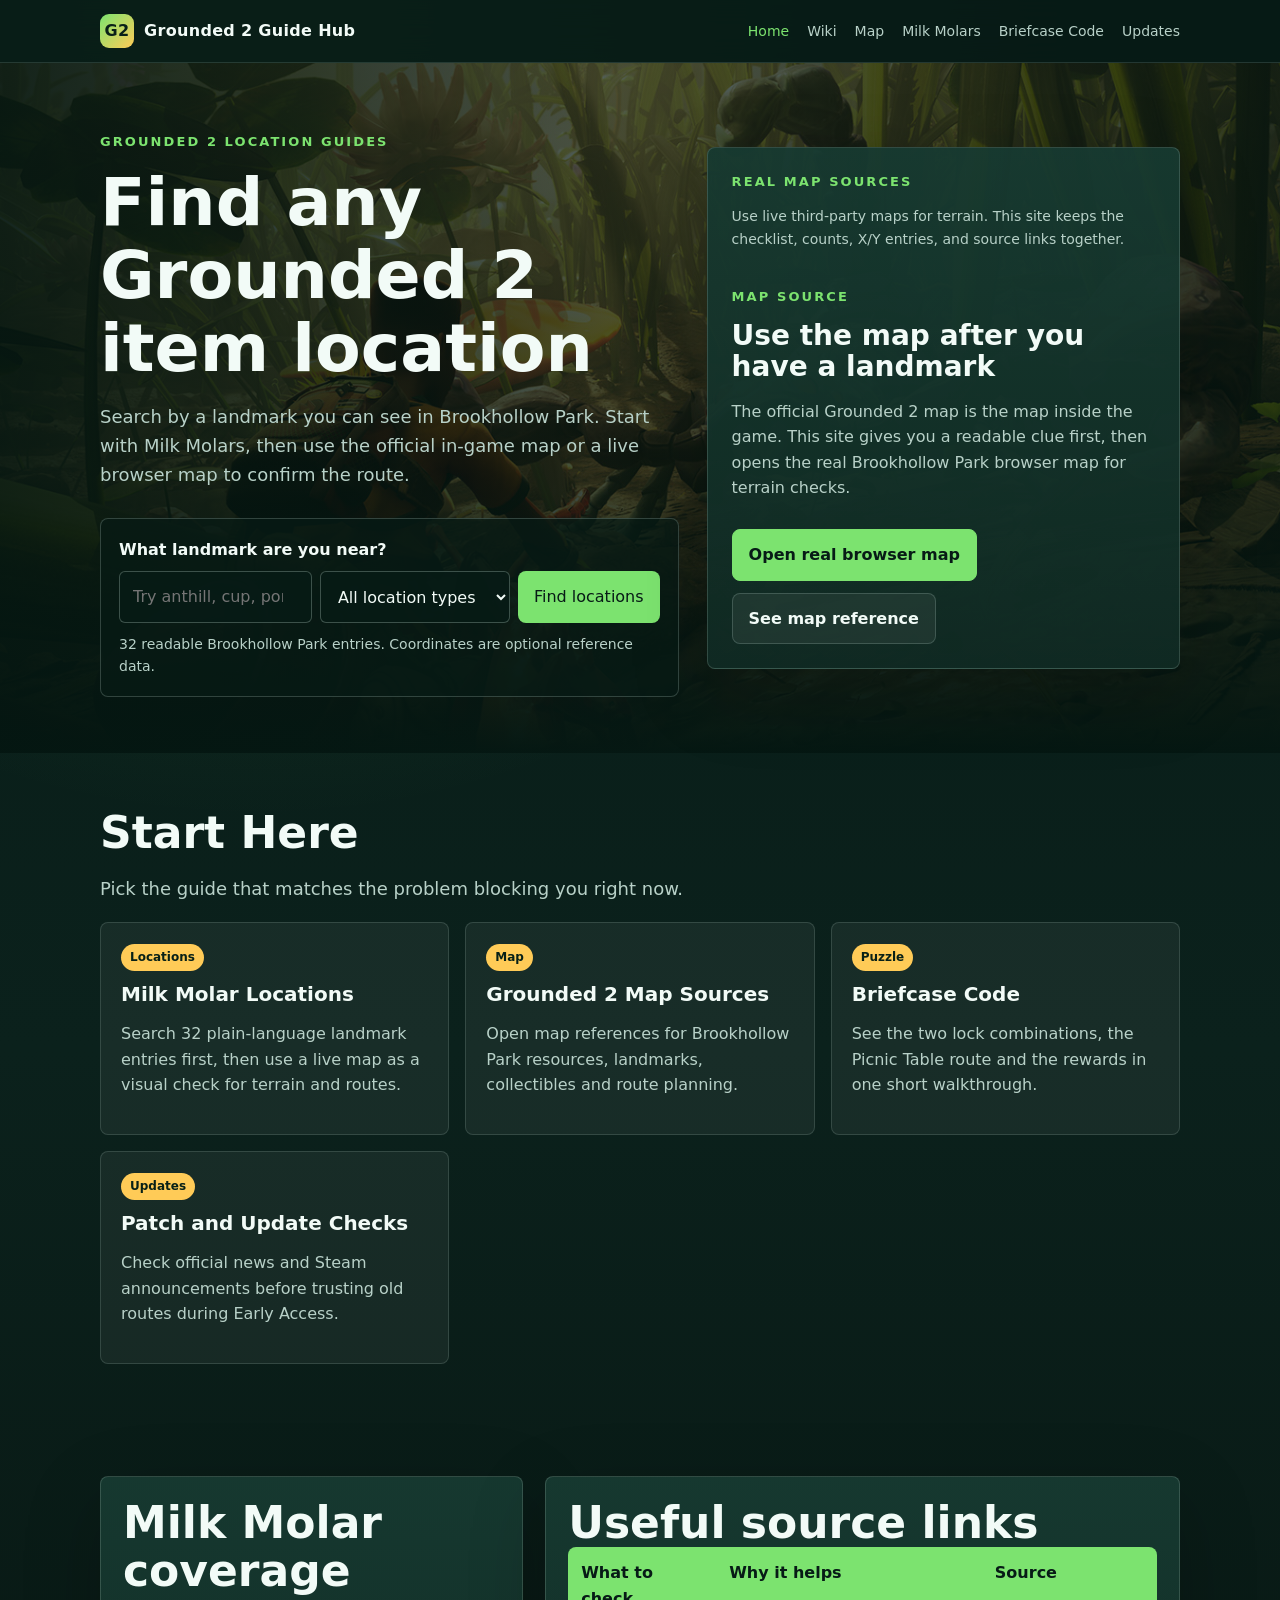
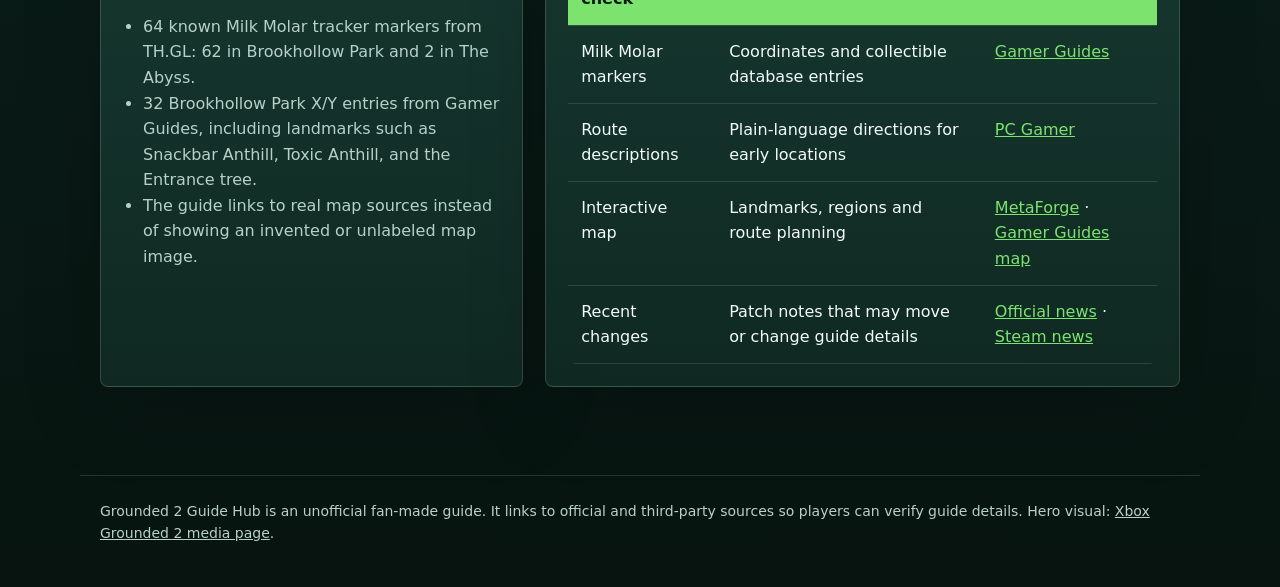
==== index.html @ 2e61e1b4 "Publish Grounded 2 guide hub" ====
<!doctype html>
<html lang="en">
  <head>
    <meta charset="utf-8" />
    <meta name="viewport" content="width=device-width, initial-scale=1" />
    <title>Grounded 2 Key Item Locations and Puzzle Guides</title>
    <meta
      name="description"
      content="Unofficial Grounded 2 key item locations and puzzle guides for Milk Molars, map resources, briefcase puzzles, and update checks."
    />
    <meta
      name="keywords"
      content="grounded 2 milk molar locations, grounded 2 map, grounded 2 briefcase code, grounded 2 updates, grounded 2 wiki"
    />
    <link rel="icon" href="/assets/favicon.svg" type="image/svg+xml" />
    <link rel="stylesheet" href="/assets/styles.css" />
  </head>
  <body class="home-page">
    <header class="site-header">
      <nav class="nav" aria-label="Main navigation">
        <a class="brand" href="/"><span class="brand-mark">G2</span><span>Grounded 2 Guide Hub</span></a>
        <div class="nav-links">
          <a href="/" aria-current="page">Home</a>
          <a href="/wiki/">Wiki</a>
          <a href="/map/">Map</a>
          <a href="/milk-molars/">Milk Molars</a>
          <a href="/briefcase-code/">Briefcase Code</a>
          <a href="/updates/">Updates</a>
        </div>
      </nav>
    </header>

    <main>
      <section class="hero">
        <div>
          <p class="eyebrow">Grounded 2 Location Guides</p>
          <h1>Find any Grounded 2 item location</h1>
          <p class="lead">
            Search by a landmark you can see in Brookhollow Park. Start with Milk Molars, then use
            the official in-game map or a live browser map to confirm the route.
          </p>
          <form class="finder-launcher" id="home-finder" action="/milk-molars/" method="get">
            <label for="home-search">What landmark are you near?</label>
            <div class="search-row">
              <input id="home-search" name="q" type="search" placeholder="Try anthill, cup, porch, tree..." autocomplete="off" />
              <select id="home-area" name="area" aria-label="Filter by location type">
                <option value="all">All location types</option>
                <option value="anthill">Anthills &amp; tunnels</option>
                <option value="porch">Porch &amp; patio</option>
                <option value="object">Objects &amp; landmarks</option>
              </select>
              <button class="button primary" type="submit">Find locations</button>
            </div>
            <p class="meta">32 readable Brookhollow Park entries. Coordinates are optional reference data.</p>
          </form>
        </div>
        <aside class="hero-card" aria-label="Grounded 2 map source shortcuts">
          <div class="mini-map-head">
            <p class="eyebrow">Real map sources</p>
            <p>Use live third-party maps for terrain. This site keeps the checklist, counts, X/Y entries, and source links together.</p>
          </div>
          <div class="map-source-panel">
            <p class="eyebrow">Map source</p>
            <h3>Use the map after you have a landmark</h3>
            <p>The official Grounded 2 map is the map inside the game. This site gives you a readable clue first, then opens the real Brookhollow Park browser map for terrain checks.</p>
            <div class="cta-row">
              <a class="button primary" href="https://grounded2.th.gl/maps/Brookhollow%20Park" target="_blank" rel="noopener">Open real browser map</a>
              <a class="button secondary" href="/map/#map-reference">See map reference</a>
            </div>
          </div>
        </aside>
      </section>

      <section class="section">
        <h2>Start Here</h2>
        <p class="lead">Pick the guide that matches the problem blocking you right now.</p>
        <div class="grid">
          <article class="card">
            <span class="tag">Locations</span>
            <h3><a href="/milk-molars/">Milk Molar Locations</a></h3>
            <p>Search 32 plain-language landmark entries first, then use a live map as a visual check for terrain and routes.</p>
          </article>
          <article class="card">
            <span class="tag">Map</span>
            <h3><a href="/map/">Grounded 2 Map Sources</a></h3>
            <p>Open map references for Brookhollow Park resources, landmarks, collectibles and route planning.</p>
          </article>
          <article class="card">
            <span class="tag">Puzzle</span>
            <h3><a href="/briefcase-code/">Briefcase Code</a></h3>
            <p>See the two lock combinations, the Picnic Table route and the rewards in one short walkthrough.</p>
          </article>
          <article class="card">
            <span class="tag">Updates</span>
            <h3><a href="/updates/">Patch and Update Checks</a></h3>
            <p>Check official news and Steam announcements before trusting old routes during Early Access.</p>
          </article>
        </div>
      </section>

      <section class="section two-col">
        <div class="panel">
          <h2>Milk Molar coverage</h2>
          <ul class="list">
            <li>64 known Milk Molar tracker markers from TH.GL: 62 in Brookhollow Park and 2 in The Abyss.</li>
            <li>32 Brookhollow Park X/Y entries from Gamer Guides, including landmarks such as Snackbar Anthill, Toxic Anthill, and the Entrance tree.</li>
            <li>The guide links to real map sources instead of showing an invented or unlabeled map image.</li>
          </ul>
        </div>
        <div class="panel source-list">
          <h2>Useful source links</h2>
          <table class="table">
            <thead>
              <tr><th>What to check</th><th>Why it helps</th><th>Source</th></tr>
            </thead>
            <tbody>
              <tr>
                <td>Milk Molar markers</td>
                <td>Coordinates and collectible database entries</td>
                <td><a href="https://www.gamerguides.com/grounded-2/database/resource-nodes/milk-molars/milk-molar">Gamer Guides</a></td>
              </tr>
              <tr>
                <td>Route descriptions</td>
                <td>Plain-language directions for early locations</td>
                <td><a href="https://www.pcgamer.com/games/survival-crafting/grounded-2-milk-molar-locations/">PC Gamer</a></td>
              </tr>
              <tr>
                <td>Interactive map</td>
                <td>Landmarks, regions and route planning</td>
                <td><a href="https://metaforge.app/grounded-2/map/main">MetaForge</a> · <a href="https://www.gamerguides.com/grounded-2/maps/brookhollow-park">Gamer Guides map</a></td>
              </tr>
              <tr>
                <td>Recent changes</td>
                <td>Patch notes that may move or change guide details</td>
                <td><a href="https://grounded2.obsidian.net/news">Official news</a> · <a href="https://store.steampowered.com/news/app/2661300">Steam news</a></td>
              </tr>
            </tbody>
          </table>
        </div>
      </section>
    </main>

    <footer class="footer">
      Grounded 2 Guide Hub is an unofficial fan-made guide. It links to official and third-party
      sources so players can verify guide details. Hero visual: <a href="https://www.xbox.com/en-US/games/grounded-2">Xbox Grounded 2 media page</a>.
    </footer>
  </body>
</html>
---- assets/styles.css ----
:root {
  --bg: #071b16;
  --panel: #102a23;
  --panel-2: #173a31;
  --ink: #f2fbf7;
  --muted: #b8d1c8;
  --line: #2c5b4e;
  --accent: #7ce36f;
  --accent-2: #ffcb57;
  --danger: #ff7a59;
  --max: 1120px;
}

* {
  box-sizing: border-box;
}

body {
  margin: 0;
  font-family: Inter, ui-sans-serif, system-ui, -apple-system, BlinkMacSystemFont, "Segoe UI", sans-serif;
  color: var(--ink);
  background:
    radial-gradient(circle at 20% 0%, rgba(124, 227, 111, 0.18), transparent 34%),
    linear-gradient(180deg, #071b16 0%, #0b211c 48%, #071410 100%);
  line-height: 1.6;
}

a {
  color: inherit;
}

.site-header {
  position: sticky;
  top: 0;
  z-index: 10;
  border-bottom: 1px solid rgba(184, 209, 200, 0.16);
  background: rgba(7, 27, 22, 0.88);
  backdrop-filter: blur(14px);
}

.nav {
  max-width: var(--max);
  margin: 0 auto;
  padding: 14px 20px;
  display: flex;
  align-items: center;
  justify-content: space-between;
  gap: 24px;
}

.brand {
  text-decoration: none;
  display: flex;
  align-items: center;
  gap: 10px;
  font-weight: 800;
  letter-spacing: 0.02em;
}

.brand-mark {
  width: 34px;
  height: 34px;
  border-radius: 9px;
  background: linear-gradient(135deg, var(--accent), var(--accent-2));
  color: #092018;
  display: grid;
  place-items: center;
  font-weight: 900;
}

.nav-links {
  display: flex;
  gap: 18px;
  flex-wrap: wrap;
  color: var(--muted);
  font-size: 14px;
}

.nav-links a {
  text-decoration: none;
}

.nav-links a:hover,
.nav-links a[aria-current="page"] {
  color: var(--accent);
}

.hero,
.page-hero,
.section {
  max-width: var(--max);
  margin: 0 auto;
  padding: 56px 20px;
  scroll-margin-top: 96px;
}

.hero {
  display: grid;
  grid-template-columns: 1.1fr 0.9fr;
  gap: 28px;
  align-items: center;
}

.home-page .hero {
  max-width: none;
  min-height: 660px;
  padding-left: max(20px, calc((100vw - var(--max)) / 2 + 20px));
  padding-right: max(20px, calc((100vw - var(--max)) / 2 + 20px));
  position: relative;
  isolation: isolate;
  background:
    linear-gradient(90deg, rgba(4, 22, 17, 0.92) 0%, rgba(4, 22, 17, 0.66) 48%, rgba(4, 22, 17, 0.78) 100%),
    linear-gradient(180deg, rgba(4, 22, 17, 0.08) 0%, rgba(4, 22, 17, 0.2) 58%, #071b16 100%),
    url("/assets/grounded2-home-hero.jpg") center center / cover no-repeat;
}

.home-page h1 {
  max-width: 650px;
  font-size: clamp(42px, 5.2vw, 68px);
}

.eyebrow {
  color: var(--accent);
  font-weight: 800;
  text-transform: uppercase;
  font-size: 13px;
  letter-spacing: 0.16em;
}

h1,
h2,
h3 {
  line-height: 1.1;
  margin: 0;
}

h1 {
  font-size: clamp(38px, 6vw, 76px);
  letter-spacing: 0;
  max-width: 860px;
}

h2 {
  font-size: clamp(28px, 4vw, 44px);
}

h3 {
  font-size: 20px;
}

p {
  color: var(--muted);
}

.lead {
  font-size: 18px;
  max-width: 680px;
}

.cta-row {
  display: flex;
  gap: 12px;
  flex-wrap: wrap;
  margin-top: 28px;
}

.button {
  display: inline-flex;
  align-items: center;
  justify-content: center;
  border-radius: 8px;
  padding: 12px 16px;
  text-decoration: none;
  font-weight: 800;
  border: 1px solid rgba(184, 209, 200, 0.22);
}

.button.primary {
  color: #071b16;
  background: var(--accent);
  border-color: var(--accent);
}

.button.secondary {
  color: var(--ink);
  background: rgba(255, 255, 255, 0.06);
}

.hero-card,
.panel {
  background: linear-gradient(180deg, rgba(23, 58, 49, 0.95), rgba(16, 42, 35, 0.95));
  border: 1px solid rgba(184, 209, 200, 0.2);
  border-radius: 8px;
  box-shadow: 0 24px 80px rgba(0, 0, 0, 0.2);
}

.hero-card {
  padding: 24px;
}

.mini-map-head .eyebrow {
  margin-top: 0;
}

.mini-map-head p:last-child {
  margin: 6px 0 18px;
  font-size: 14px;
}

.map-preview-link {
  display: block;
  overflow: hidden;
  border: 1px solid rgba(184, 209, 200, 0.22);
  border-radius: 8px;
  background: rgba(7, 27, 22, 0.5);
}

.map-preview {
  display: block;
  width: 100%;
  aspect-ratio: 1;
  object-fit: cover;
}

.summary-strip {
  display: grid;
  grid-template-columns: repeat(3, 1fr);
  gap: 8px;
  margin-top: 14px;
}

.summary-strip span {
  padding: 10px;
  border-radius: 8px;
  background: rgba(255, 255, 255, 0.06);
  color: var(--muted);
  font-size: 13px;
  text-align: center;
}

.summary-strip strong {
  display: block;
  color: var(--ink);
  font-size: 22px;
}

.mini-map {
  position: relative;
  min-height: 320px;
  overflow: hidden;
  border: 1px solid rgba(184, 209, 200, 0.22);
  border-radius: 8px;
  background:
    linear-gradient(rgba(184, 209, 200, 0.08) 1px, transparent 1px),
    linear-gradient(90deg, rgba(184, 209, 200, 0.08) 1px, transparent 1px),
    radial-gradient(circle at 25% 68%, rgba(124, 227, 111, 0.16), transparent 24%),
    radial-gradient(circle at 84% 18%, rgba(255, 203, 87, 0.12), transparent 26%),
    rgba(7, 27, 22, 0.5);
  background-size: 48px 48px, 48px 48px, auto, auto, auto;
}

.map-axis {
  position: absolute;
  color: rgba(242, 251, 247, 0.62);
  font-size: 12px;
  font-weight: 800;
  letter-spacing: 0;
}

.x-axis {
  right: 14px;
  bottom: 12px;
}

.y-axis {
  top: 14px;
  left: 14px;
}

.map-pin {
  position: absolute;
  display: grid;
  gap: 6px;
  width: min-content;
  min-width: 118px;
  color: var(--ink);
  text-decoration: none;
  transform: translate(-18px, -18px);
}

.map-pin span {
  width: 36px;
  height: 36px;
  display: grid;
  place-items: center;
  border: 3px solid #071b16;
  border-radius: 50%;
  color: #071b16;
  background: var(--accent);
  box-shadow: 0 0 0 4px rgba(124, 227, 111, 0.2);
  font-weight: 900;
}

.map-pin strong {
  padding: 5px 7px;
  border-radius: 6px;
  background: rgba(7, 27, 22, 0.78);
  font-size: 13px;
  line-height: 1.2;
}

.pin-snackbar {
  left: 16%;
  top: 60%;
}

.pin-toxic {
  left: 82%;
  top: 18%;
}

.pin-entrance {
  left: 20%;
  top: 88%;
}

.pending-spots {
  display: grid;
  grid-template-columns: 1fr;
  gap: 8px;
  margin-top: 14px;
  padding: 14px;
  border: 1px solid rgba(255, 203, 87, 0.28);
  border-radius: 8px;
  background: rgba(255, 203, 87, 0.08);
}

.pending-spots span {
  color: var(--muted);
  font-size: 13px;
  font-weight: 800;
  text-transform: uppercase;
  letter-spacing: 0.08em;
}

.pending-spots strong {
  color: var(--ink);
  font-size: 15px;
}

.stat-grid {
  display: grid;
  grid-template-columns: repeat(2, 1fr);
  gap: 12px;
}

.stat {
  padding: 14px;
  border-radius: 8px;
  background: rgba(255, 255, 255, 0.06);
}

.stat span {
  display: block;
  color: var(--muted);
  font-size: 13px;
}

.stat strong {
  display: block;
  margin-top: 4px;
  font-size: 22px;
}

.grid {
  display: grid;
  grid-template-columns: repeat(3, minmax(0, 1fr));
  gap: 16px;
}

.card {
  min-height: 168px;
  padding: 20px;
  border: 1px solid rgba(184, 209, 200, 0.18);
  border-radius: 8px;
  background: rgba(255, 255, 255, 0.055);
}

.location-list {
  display: grid;
  gap: 14px;
  margin-top: 22px;
}

.location-card {
  display: grid;
  grid-template-columns: 58px 1fr;
  gap: 18px;
  padding: 22px;
  border: 1px solid rgba(184, 209, 200, 0.18);
  border-radius: 8px;
  background: rgba(255, 255, 255, 0.055);
}

.location-number {
  color: var(--accent-2);
  font-size: 26px;
  font-weight: 900;
}

.location-card h3 {
  margin-bottom: 8px;
}

.location-card p {
  margin: 8px 0 0;
}

.meta {
  font-size: 14px;
}

.card a {
  text-decoration: none;
}

.tag {
  display: inline-flex;
  margin-bottom: 12px;
  padding: 4px 9px;
  border-radius: 999px;
  color: #072017;
  background: var(--accent-2);
  font-size: 12px;
  font-weight: 800;
}

.two-col {
  display: grid;
  grid-template-columns: 0.8fr 1.2fr;
  gap: 22px;
}

.panel {
  padding: 22px;
}

.list {
  margin: 18px 0 0;
  padding-left: 20px;
  color: var(--muted);
}

.steps-list {
  max-width: 760px;
  margin: 0;
  padding-left: 24px;
  color: var(--muted);
}

.steps-list li + li {
  margin-top: 14px;
}

.source-list a {
  color: var(--accent);
  word-break: break-word;
}

.source-map-grid {
  display: grid;
  grid-template-columns: 1.15fr 1fr 1fr;
  gap: 16px;
  margin-top: 22px;
}

.source-map-card {
  display: flex;
  min-height: 260px;
  flex-direction: column;
  align-items: flex-start;
  padding: 22px;
  border: 1px solid rgba(184, 209, 200, 0.18);
  border-radius: 8px;
  background: rgba(255, 255, 255, 0.055);
}

.source-map-card.featured {
  background: linear-gradient(135deg, rgba(117, 227, 108, 0.18), rgba(255, 203, 87, 0.08));
}

.source-map-card h3 {
  margin: 4px 0 10px;
}

.source-map-card p {
  margin: 0 0 18px;
  color: var(--muted);
}

.source-map-card .button {
  margin-top: auto;
}

.map-source-panel {
  padding: 6px 0 0;
}

.map-source-panel h3 {
  font-size: 28px;
  margin-bottom: 10px;
}

.official-map-note {
  margin: 20px 0;
  padding: 16px 18px;
  border-left: 4px solid var(--accent-2);
  background: rgba(255, 203, 87, 0.1);
  color: var(--muted);
}

.map-link-panel {
  margin: 22px 0;
  padding: 28px;
  border: 1px solid rgba(124, 227, 111, 0.38);
  border-radius: 8px;
  background: linear-gradient(135deg, rgba(124, 227, 111, 0.16), rgba(255, 203, 87, 0.08));
}

.map-link-panel h3 {
  font-size: 30px;
  margin-bottom: 10px;
}

.data-disclosure {
  border-top: 1px solid rgba(184, 209, 200, 0.16);
}

.data-disclosure summary {
  cursor: pointer;
  color: var(--ink);
  font-size: 24px;
  font-weight: 800;
}

.filter-panel {
  max-width: 760px;
  padding: 22px;
  border: 1px solid rgba(184, 209, 200, 0.2);
  border-radius: 8px;
  background: rgba(255, 255, 255, 0.045);
}

.filter-panel label {
  display: block;
  margin-bottom: 8px;
  color: var(--ink);
  font-weight: 800;
}

.filter-panel input {
  width: 100%;
  padding: 13px 14px;
  border: 1px solid rgba(184, 209, 200, 0.3);
  border-radius: 6px;
  color: var(--ink);
  background: rgba(7, 27, 22, 0.82);
  font: inherit;
}

.filter-panel input:focus {
  outline: 2px solid var(--accent);
  outline-offset: 2px;
}

.finder-launcher {
  max-width: 820px;
  margin-top: 28px;
  padding: 18px;
  border: 1px solid rgba(184, 209, 200, 0.24);
  border-radius: 8px;
  background: rgba(7, 27, 22, 0.72);
}

.finder-launcher label,
.finder-launcher .meta {
  display: block;
}

.finder-launcher label {
  margin-bottom: 9px;
  color: var(--ink);
  font-weight: 800;
}

.finder-launcher .meta {
  margin: 10px 0 0;
}

.search-row {
  display: grid;
  grid-template-columns: minmax(0, 1fr) 190px auto;
  gap: 8px;
}

.search-row input,
.search-row select {
  min-width: 0;
  padding: 12px 13px;
  border: 1px solid rgba(184, 209, 200, 0.3);
  border-radius: 6px;
  color: var(--ink);
  background: rgba(7, 27, 22, 0.9);
  font: inherit;
}

.search-row input:focus,
.search-row select:focus {
  outline: 2px solid var(--accent);
  outline-offset: 2px;
}

.search-row .button {
  border: 0;
  cursor: pointer;
  font: inherit;
}

.filter-tabs {
  display: flex;
  flex-wrap: wrap;
  gap: 8px;
  margin-top: 16px;
}

.filter-tab {
  padding: 8px 11px;
  border: 1px solid rgba(184, 209, 200, 0.24);
  border-radius: 999px;
  color: var(--muted);
  background: rgba(255, 255, 255, 0.045);
  font: inherit;
  font-size: 13px;
  font-weight: 800;
  cursor: pointer;
}

.filter-tab:hover,
.filter-tab.is-active {
  color: #071b16;
  border-color: var(--accent);
  background: var(--accent);
}

.filter-tab span {
  opacity: 0.72;
}

.finder-results {
  display: grid;
  grid-template-columns: repeat(2, minmax(0, 1fr));
  gap: 14px;
  margin-top: 22px;
}

.finder-card {
  display: flex;
  min-height: 250px;
  flex-direction: column;
  padding: 20px;
  border: 1px solid rgba(184, 209, 200, 0.2);
  border-radius: 8px;
  background: linear-gradient(180deg, rgba(23, 58, 49, 0.82), rgba(255, 255, 255, 0.035));
}

.finder-card[hidden] {
  display: none;
}

.finder-card-top {
  display: flex;
  align-items: center;
  justify-content: space-between;
  gap: 10px;
}

.finder-card-top .tag {
  margin: 0;
}

.finder-card h3 {
  margin-top: 18px;
  font-size: 22px;
}

.finder-card p {
  margin: 8px 0 18px;
}

.finder-detail {
  display: flex;
  align-items: baseline;
  justify-content: space-between;
  gap: 12px;
  padding: 11px 0;
  border-top: 1px solid rgba(184, 209, 200, 0.14);
  border-bottom: 1px solid rgba(184, 209, 200, 0.14);
  color: var(--muted);
  font-size: 13px;
}

.finder-detail strong {
  color: var(--ink);
  font-family: ui-monospace, SFMono-Regular, Menlo, Consolas, monospace;
  font-size: 13px;
  white-space: nowrap;
}

.finder-action {
  margin-top: auto;
  padding-top: 16px;
  color: var(--accent);
  font-size: 14px;
  font-weight: 800;
}

.empty-state {
  margin-top: 18px;
  padding: 18px;
  border: 1px dashed rgba(255, 203, 87, 0.42);
  border-radius: 8px;
  color: var(--muted);
  background: rgba(255, 203, 87, 0.08);
}

.empty-state button {
  padding: 0;
  border: 0;
  color: var(--accent);
  background: transparent;
  font: inherit;
  font-weight: 800;
  cursor: pointer;
}

.map-gallery {
  display: grid;
  grid-template-columns: 1.4fr 0.8fr;
  gap: 18px;
  margin-top: 22px;
}

.map-reference-layout {
  display: grid;
  grid-template-columns: minmax(0, 1.25fr) minmax(280px, 0.75fr);
  gap: 18px;
  align-items: start;
  margin-top: 22px;
}

.map-reference-figure img {
  max-height: min(72vh, 760px);
  object-fit: contain;
}

.map-reference-layout .panel {
  height: 100%;
}

.map-reference-layout .steps-list {
  margin-top: 18px;
}

.map-figure {
  margin: 0;
  overflow: hidden;
  border: 1px solid rgba(184, 209, 200, 0.18);
  border-radius: 8px;
  background: rgba(255, 255, 255, 0.055);
}

.map-figure img {
  display: block;
  width: 100%;
  background: #071b16;
}

.map-figure figcaption {
  padding: 14px 16px;
  color: var(--muted);
  font-size: 14px;
}

.table-wrap {
  width: 100%;
  overflow-x: auto;
  margin-top: 22px;
  border: 1px solid rgba(184, 209, 200, 0.16);
  border-radius: 8px;
}

.table-wrap .table {
  min-width: 760px;
}

.molar-table td:first-child,
.molar-table th:first-child {
  width: 64px;
  text-align: center;
  font-weight: 800;
}

.compact-table td:nth-child(3) {
  font-family: ui-monospace, SFMono-Regular, Menlo, Consolas, monospace;
  font-size: 13px;
}

.table {
  width: 100%;
  border-collapse: collapse;
  overflow: hidden;
  border-radius: 8px;
}

.table th,
.table td {
  padding: 13px;
  border-bottom: 1px solid rgba(184, 209, 200, 0.16);
  text-align: left;
  vertical-align: top;
}

.table th {
  color: #071b16;
  background: var(--accent);
}

.warning {
  border-left: 4px solid var(--accent-2);
  padding: 14px 16px;
  background: rgba(255, 203, 87, 0.09);
  color: var(--muted);
}

.footer {
  max-width: var(--max);
  margin: 32px auto 0;
  padding: 24px 20px 42px;
  color: var(--muted);
  border-top: 1px solid rgba(184, 209, 200, 0.16);
  font-size: 14px;
}

@media (max-width: 820px) {
  .hero,
  .two-col {
    grid-template-columns: 1fr;
  }

  .grid {
    grid-template-columns: 1fr;
  }

  .map-gallery,
  .map-reference-layout,
  .source-map-grid,
  .summary-strip {
    grid-template-columns: 1fr;
  }

  .finder-results {
    grid-template-columns: 1fr;
  }

  .location-card {
    grid-template-columns: 1fr;
  }

  .nav {
    align-items: flex-start;
    flex-direction: column;
  }

  .home-page .hero {
    min-height: 720px;
    padding-left: 20px;
    padding-right: 20px;
    background-position: 60% center;
  }
}

@media (max-width: 640px) {
  .search-row {
    grid-template-columns: 1fr;
  }

  .search-row .button {
    width: 100%;
  }

  .finder-card {
    min-height: 0;
  }

  .finder-detail {
    align-items: flex-start;
    flex-direction: column;
    gap: 4px;
  }

  .map-link-panel {
    padding: 20px;
  }

  .table-wrap {
    overflow-x: visible;
    border: 0;
  }

  .table-wrap .table {
    min-width: 0;
  }

  .molar-table thead {
    display: none;
  }

  .molar-table,
  .molar-table tbody,
  .molar-table tr,
  .molar-table td {
    display: block;
    width: 100%;
  }

  .molar-table tr {
    position: relative;
    margin-bottom: 10px;
    padding: 12px 12px 12px 56px;
    border: 1px solid rgba(184, 209, 200, 0.16);
    border-radius: 8px;
    background: rgba(255, 255, 255, 0.035);
  }

  .molar-table td {
    padding: 3px 0;
    border-bottom: 0;
    overflow-wrap: anywhere;
  }

  .molar-table td:first-child {
    position: absolute;
    top: 12px;
    left: 12px;
    display: flex;
    align-items: center;
    justify-content: center;
    width: 30px;
    height: 30px;
    border-radius: 8px;
    background: var(--accent);
    color: #071b16;
    font-size: 13px;
  }

  .molar-table td:nth-child(2) {
    color: var(--text);
    font-weight: 800;
  }

  .molar-table td:nth-child(2)::before {
    content: "Place/map: ";
    color: var(--muted);
    font-weight: 700;
  }

  .molar-table td:nth-child(3)::before {
    content: "Coordinate: ";
    color: var(--muted);
    font-family: var(--font);
    font-weight: 700;
  }

  .molar-table td:nth-child(4)::before {
    content: "Map/status: ";
    color: var(--muted);
    font-weight: 700;
  }
}
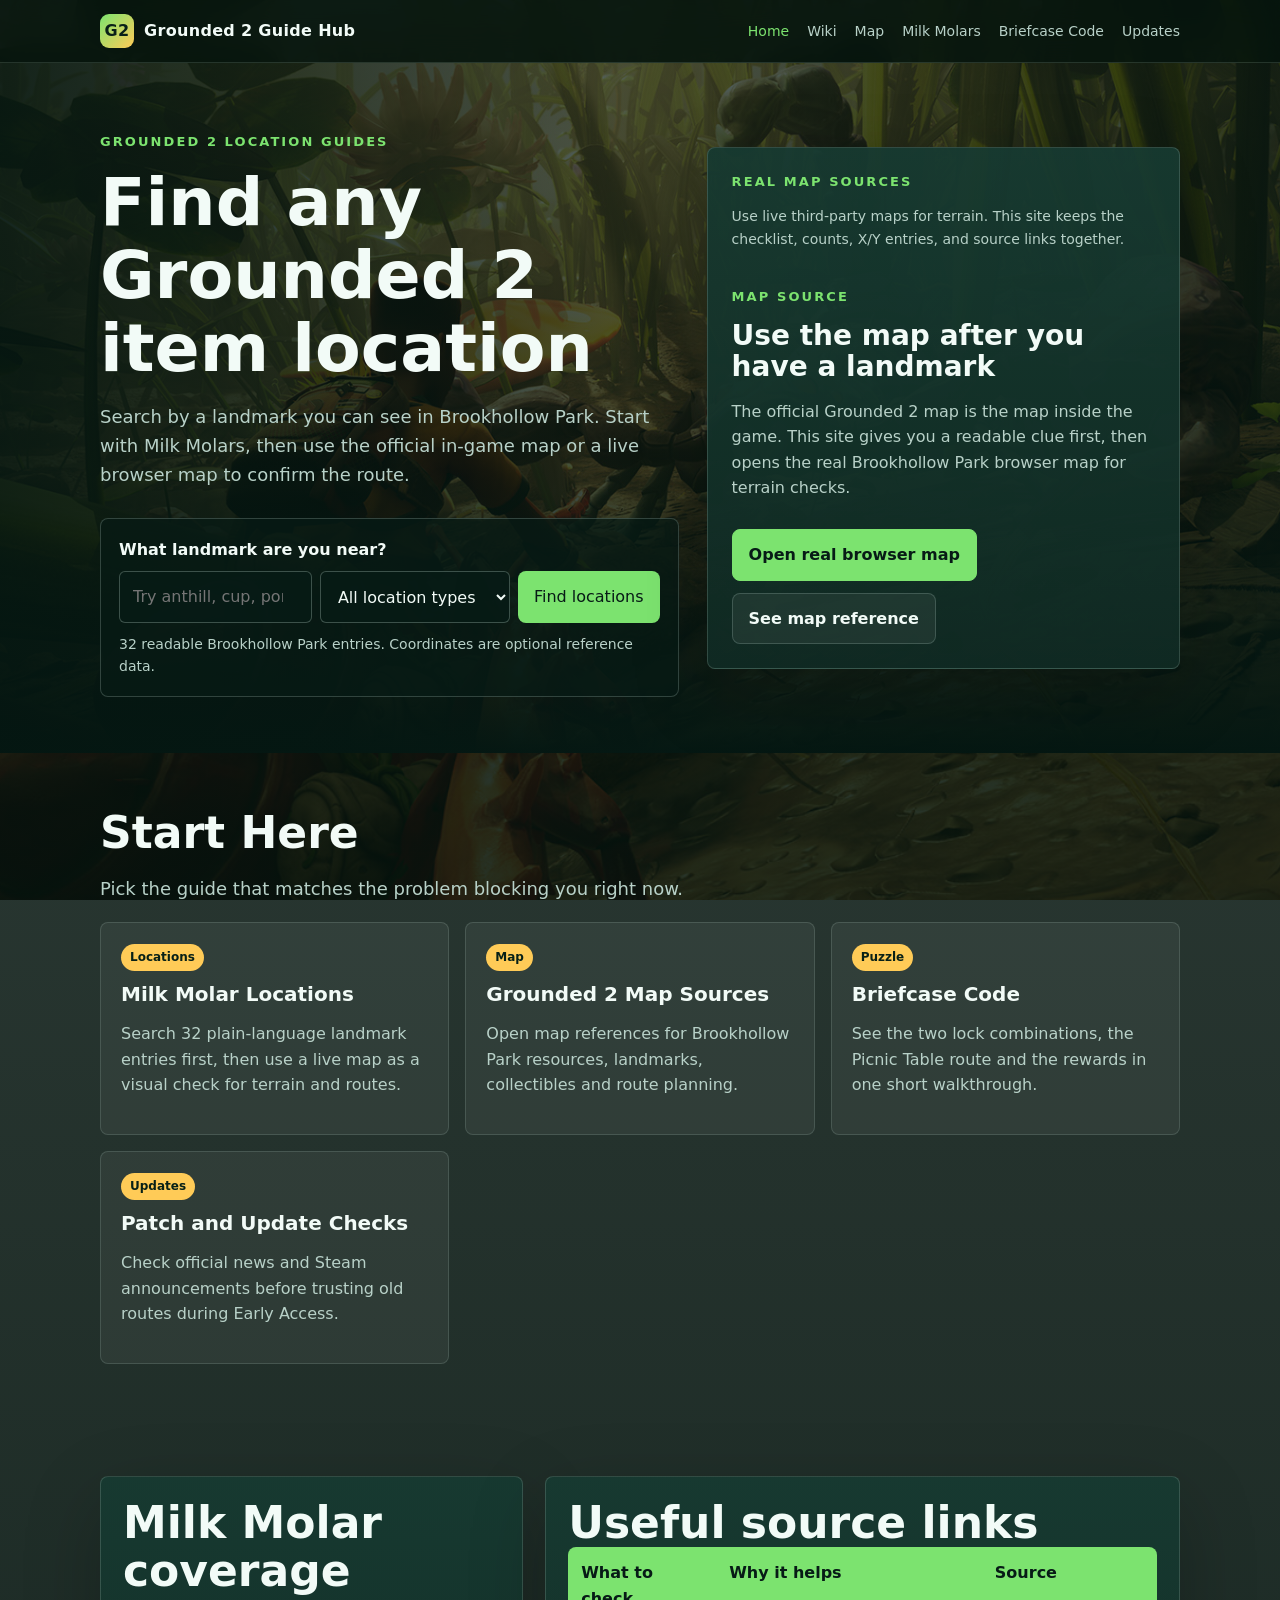
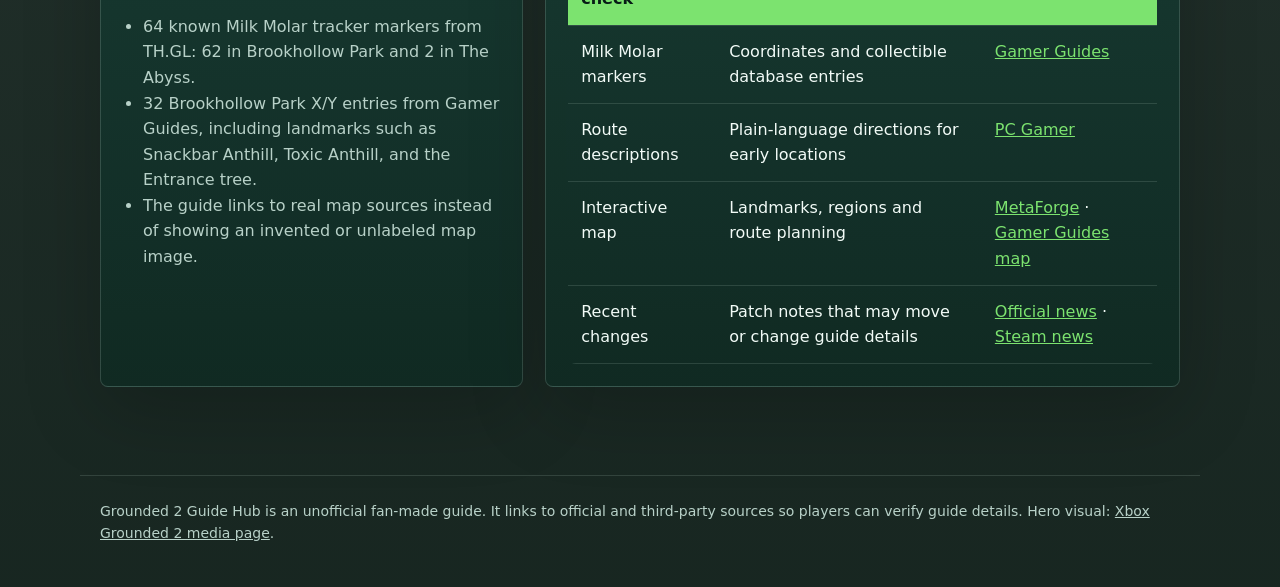
==== commit 4f2fe074: "Add Search Console verification tag" ====
--- a/index.html
+++ b/index.html
@@ -12,20 +12,21 @@
       name="keywords"
       content="grounded 2 milk molar locations, grounded 2 map, grounded 2 briefcase code, grounded 2 updates, grounded 2 wiki"
     />
-    <link rel="icon" href="/assets/favicon.svg" type="image/svg+xml" />
-    <link rel="stylesheet" href="/assets/styles.css" />
+    <meta name="google-site-verification" content="vivlnowT5bUtoe-W_HTN8S1NczwC-9bUX_uWHiEawpE" />
+    <link rel="icon" href="assets/favicon.svg" type="image/svg+xml" />
+    <link rel="stylesheet" href="assets/styles.css" />
   </head>
   <body class="home-page">
     <header class="site-header">
       <nav class="nav" aria-label="Main navigation">
-        <a class="brand" href="/"><span class="brand-mark">G2</span><span>Grounded 2 Guide Hub</span></a>
+        <a class="brand" href="./"><span class="brand-mark">G2</span><span>Grounded 2 Guide Hub</span></a>
         <div class="nav-links">
-          <a href="/" aria-current="page">Home</a>
-          <a href="/wiki/">Wiki</a>
-          <a href="/map/">Map</a>
-          <a href="/milk-molars/">Milk Molars</a>
-          <a href="/briefcase-code/">Briefcase Code</a>
-          <a href="/updates/">Updates</a>
+          <a href="./" aria-current="page">Home</a>
+          <a href="wiki/">Wiki</a>
+          <a href="map/">Map</a>
+          <a href="milk-molars/">Milk Molars</a>
+          <a href="briefcase-code/">Briefcase Code</a>
+          <a href="updates/">Updates</a>
         </div>
       </nav>
     </header>
@@ -39,7 +40,7 @@
             Search by a landmark you can see in Brookhollow Park. Start with Milk Molars, then use
             the official in-game map or a live browser map to confirm the route.
           </p>
-          <form class="finder-launcher" id="home-finder" action="/milk-molars/" method="get">
+          <form class="finder-launcher" id="home-finder" action="milk-molars/" method="get">
             <label for="home-search">What landmark are you near?</label>
             <div class="search-row">
               <input id="home-search" name="q" type="search" placeholder="Try anthill, cup, porch, tree..." autocomplete="off" />
@@ -65,7 +66,7 @@
             <p>The official Grounded 2 map is the map inside the game. This site gives you a readable clue first, then opens the real Brookhollow Park browser map for terrain checks.</p>
             <div class="cta-row">
               <a class="button primary" href="https://grounded2.th.gl/maps/Brookhollow%20Park" target="_blank" rel="noopener">Open real browser map</a>
-              <a class="button secondary" href="/map/#map-reference">See map reference</a>
+              <a class="button secondary" href="map/#map-reference">See map reference</a>
             </div>
           </div>
         </aside>
@@ -77,22 +78,22 @@
         <div class="grid">
           <article class="card">
             <span class="tag">Locations</span>
-            <h3><a href="/milk-molars/">Milk Molar Locations</a></h3>
+            <h3><a href="milk-molars/">Milk Molar Locations</a></h3>
             <p>Search 32 plain-language landmark entries first, then use a live map as a visual check for terrain and routes.</p>
           </article>
           <article class="card">
             <span class="tag">Map</span>
-            <h3><a href="/map/">Grounded 2 Map Sources</a></h3>
+            <h3><a href="map/">Grounded 2 Map Sources</a></h3>
             <p>Open map references for Brookhollow Park resources, landmarks, collectibles and route planning.</p>
           </article>
           <article class="card">
             <span class="tag">Puzzle</span>
-            <h3><a href="/briefcase-code/">Briefcase Code</a></h3>
+            <h3><a href="briefcase-code/">Briefcase Code</a></h3>
             <p>See the two lock combinations, the Picnic Table route and the rewards in one short walkthrough.</p>
           </article>
           <article class="card">
             <span class="tag">Updates</span>
-            <h3><a href="/updates/">Patch and Update Checks</a></h3>
+            <h3><a href="updates/">Patch and Update Checks</a></h3>
             <p>Check official news and Steam announcements before trusting old routes during Early Access.</p>
           </article>
         </div>
--- a/assets/styles.css
+++ b/assets/styles.css
@@ -20,8 +20,8 @@
   font-family: Inter, ui-sans-serif, system-ui, -apple-system, BlinkMacSystemFont, "Segoe UI", sans-serif;
   color: var(--ink);
   background:
-    radial-gradient(circle at 20% 0%, rgba(124, 227, 111, 0.18), transparent 34%),
-    linear-gradient(180deg, #071b16 0%, #0b211c 48%, #071410 100%);
+    linear-gradient(180deg, rgba(4, 20, 14, 0.82), rgba(4, 20, 14, 0.92)),
+    url("grounded2-home-hero.jpg") center top / cover fixed no-repeat;
   line-height: 1.6;
 }
 
@@ -34,7 +34,7 @@
   top: 0;
   z-index: 10;
   border-bottom: 1px solid rgba(184, 209, 200, 0.16);
-  background: rgba(7, 27, 22, 0.88);
+  background: rgba(4, 20, 14, 0.78);
   backdrop-filter: blur(14px);
 }
 
@@ -111,7 +111,7 @@
   background:
     linear-gradient(90deg, rgba(4, 22, 17, 0.92) 0%, rgba(4, 22, 17, 0.66) 48%, rgba(4, 22, 17, 0.78) 100%),
     linear-gradient(180deg, rgba(4, 22, 17, 0.08) 0%, rgba(4, 22, 17, 0.2) 58%, #071b16 100%),
-    url("/assets/grounded2-home-hero.jpg") center center / cover no-repeat;
+    url("grounded2-home-hero.jpg") center center / cover no-repeat;
 }
 
 .home-page h1 {
